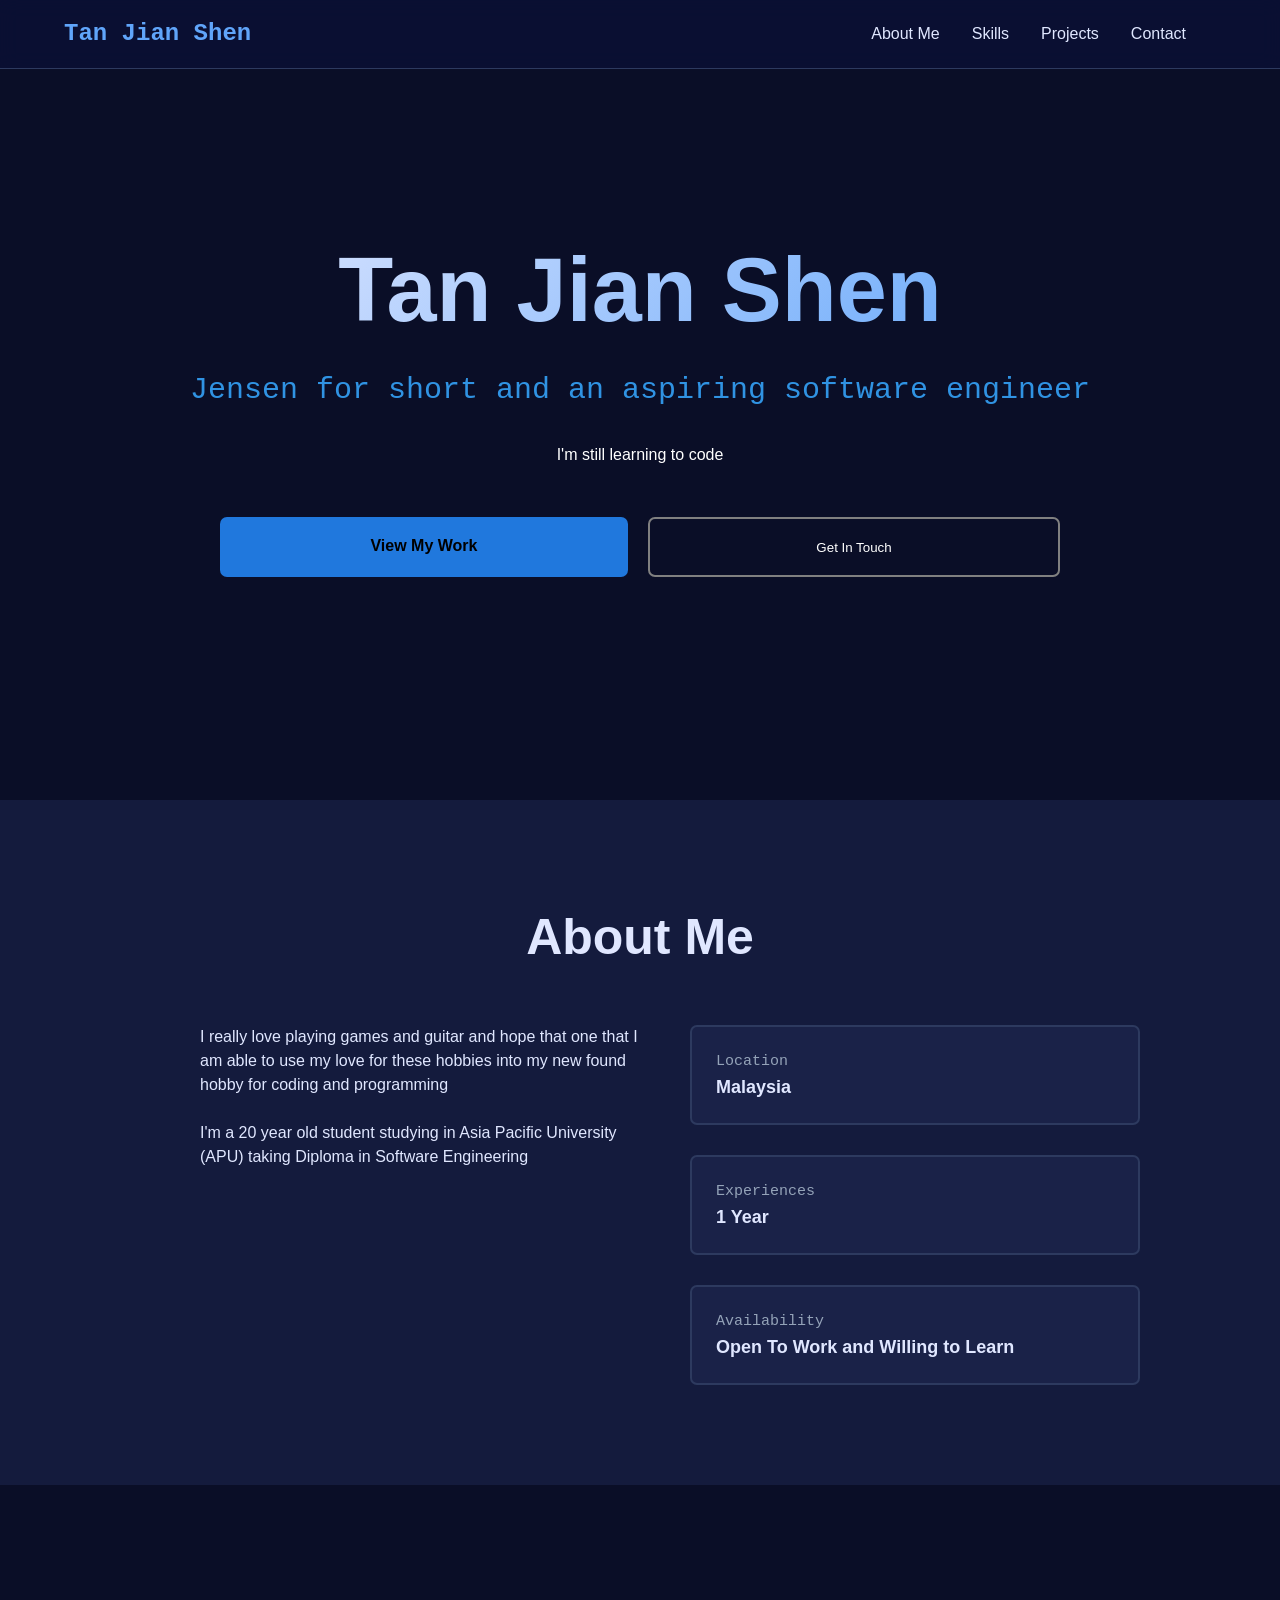
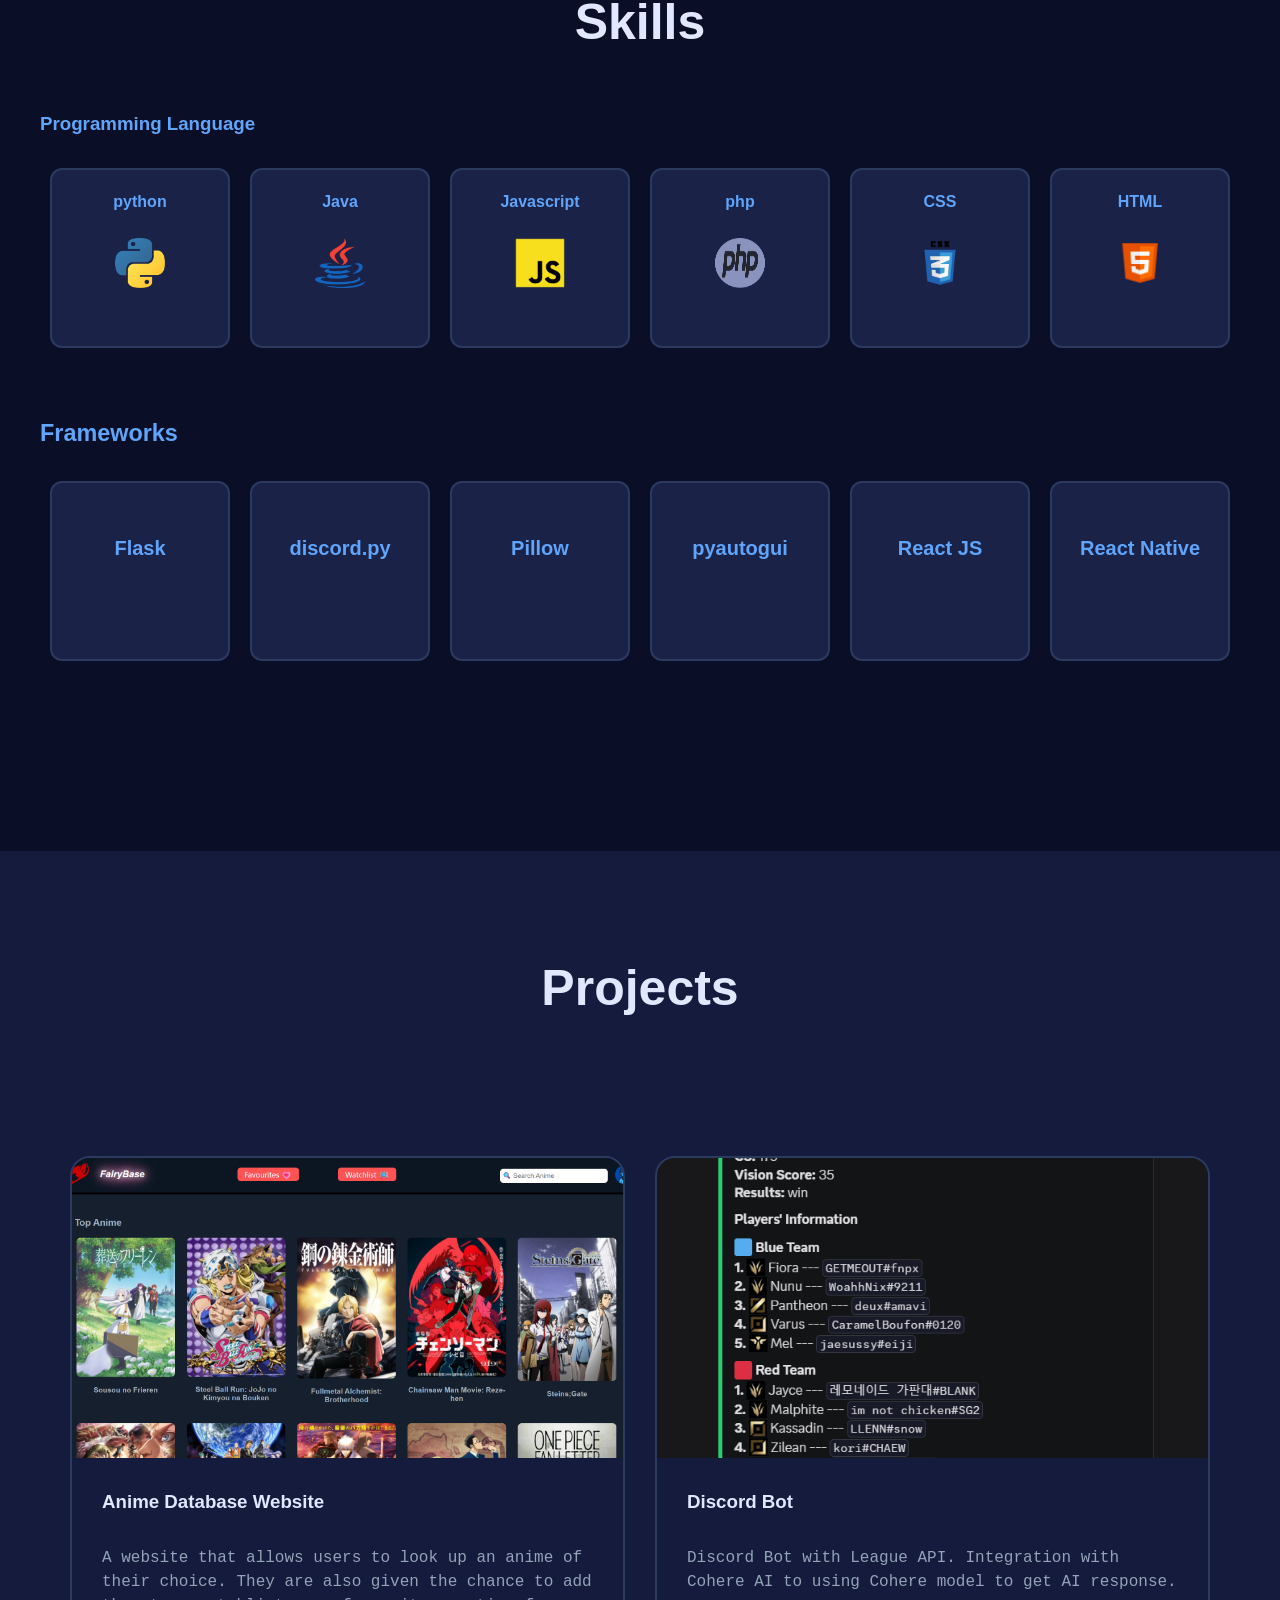
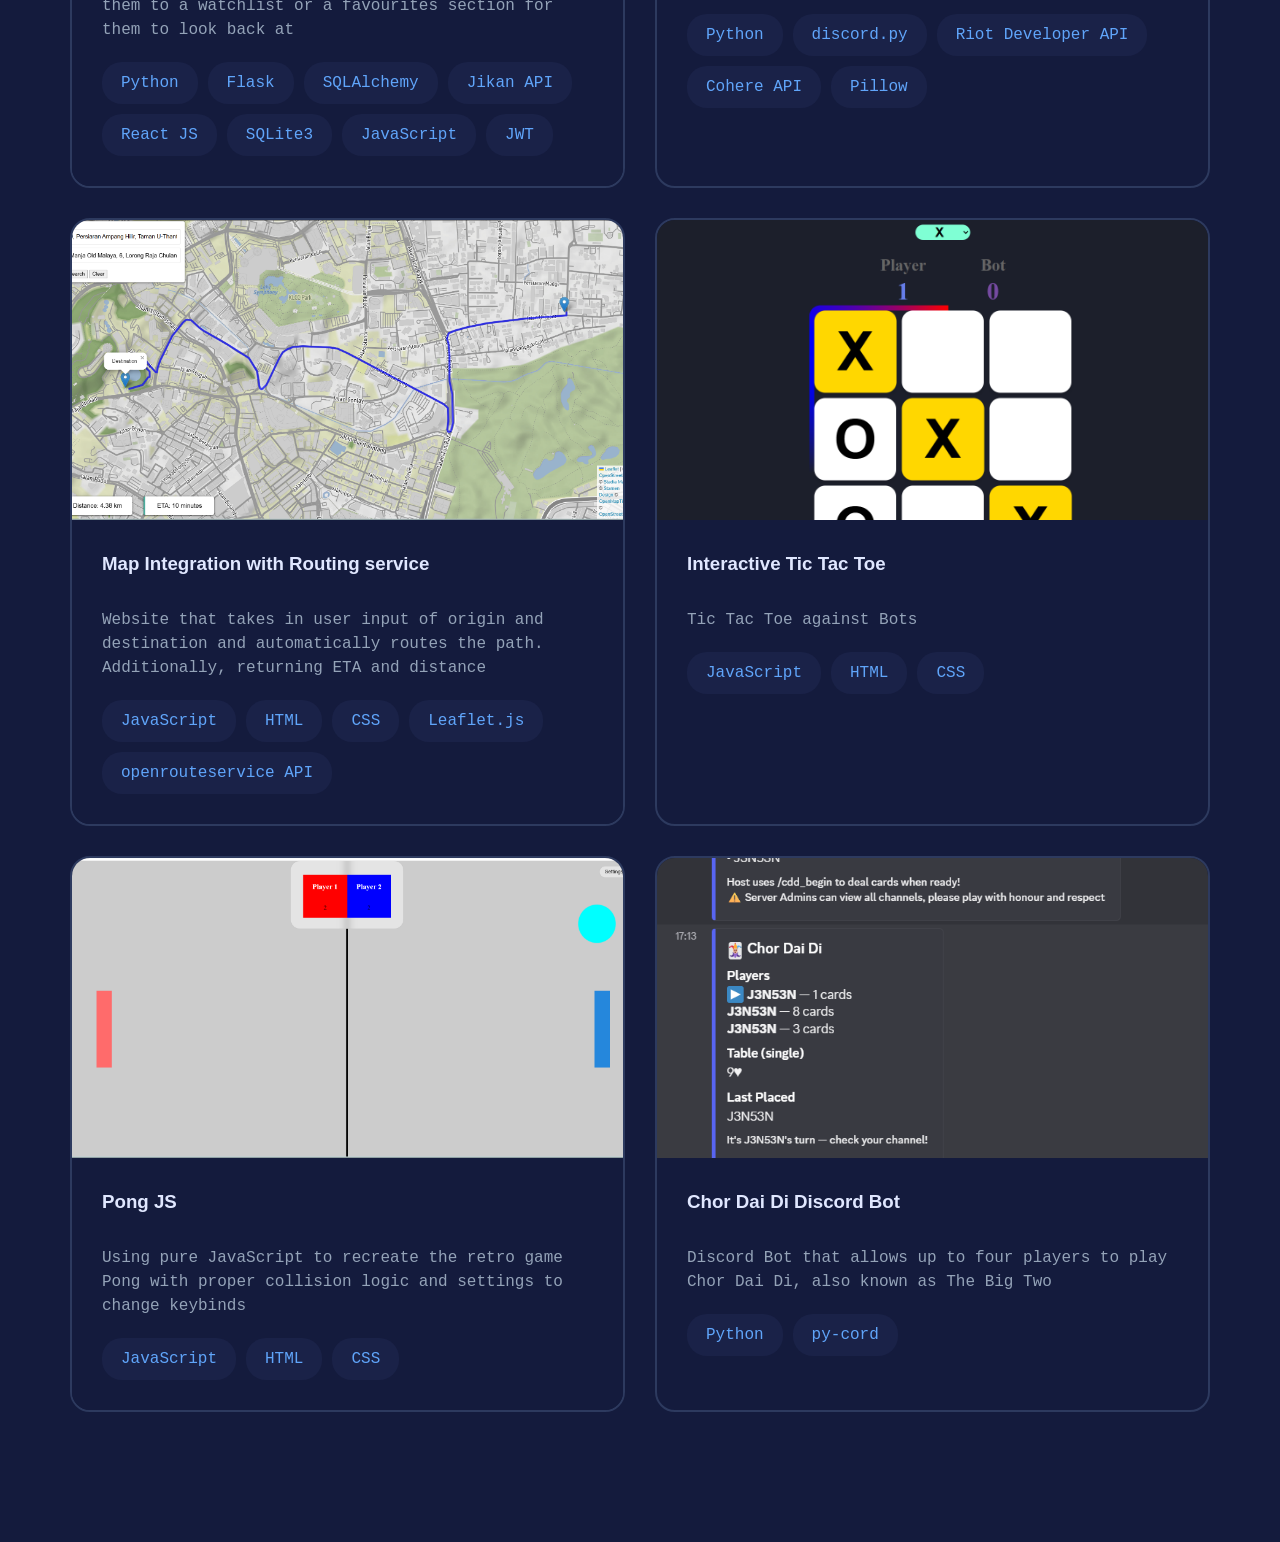
==== index.html @ 7d811edf "update2" ====
<!DOCTYPE html>
<html lang="en">
<head>
    <meta charset="UTF-8">
    <meta name="viewport" content="width=device-width, initial-scale=1.0">
    <title>Portfolio</title>
    <link rel="stylesheet" href="./styles.css">
</head>
<body>
    <!-- Navigation Section -->
    <nav id="nav" class="nav">
        <div class="navBar">
            <a class="logo" href="#home">Tan Jian Shen</a>
            <ul class="nav-content">
                <li><a href="#about">About Me</a></li>
                <li><a href="#skills">Skills</a></li>
                <li><a href="#projects">Projects</a></li>
                <li><a href="#home" class="btn-contact-nav">Contact</a></li>
            </ul>
        </div>
    </nav>

    <!-- Main Page Section? -->
    <div id="home" class="hero">
        <div class="container">
            <div class="my-content">
                <h1 class="name">Tan Jian Shen</h1>
                <p class="subtitle">Jensen for short and an aspiring software engineer</p>
                <p class="description">I'm still learning to code</p>
                <div class="main-cta">
                    <a href="#projects" class="btn btn-project">View My Work</a>
                    <button class="btn btn-contact">Get In Touch</button>

                </div>
                <div id="contacts" class="contacts">
                    <div><a href="https://github.com/LLENNP90" target="_blank"><img class="contacts-img" src="./images/github.png" ></a></div>
                    <div><a href="https://www.instagram.com/j3n53n02/" target="_blank"><img class="contacts-img" src="./images/instagram.png" ></a></div>
                    <div><a href="https://www.linkedin.com/in/tan-jian-shen-82088a345/" target="_blank"><img class="contacts-img" src="./images/linkedin.png" ></a></div>
                    <div><a href="https://discordapp.com/users/559699566937636870" target="_blank"><img class="contacts-img" src="./images/discord.png" ></a></div>
                </div>
            </div>
        </div>
    </div>

    <!-- About Section -->
    <div id="about" class="about">
        <div class="container">
            <h2 class="about-title">About Me</h2>
            <div class="about-content">
                <div class="about-text">
                    <p>I really love playing games and guitar and hope that one that I am able to use my love for these hobbies into my new found hobby for coding and programming</p> <br>
                    <p>I'm a 20 year old student studying in Asia Pacific University (APU) taking Diploma in Software Engineering</p>
                </div>
                <div class="about-info">
                    <div class="info-item">
                        <p class="info-h">Location</p>
                        <p class="info-d">Malaysia</p>
                    </div>
                    <div class="info-item">
                        <p class="info-h">Experiences</p>
                        <p class="info-d">1 Year</p>
                    </div>
                    <div class="info-item">
                        <p class="info-h">Availability</p>
                        <p class="info-d">Open To Work and Willing to Learn</p>
                    </div>
                </div>
            </div>
        </div>
    </div>

    <!-- Skills Section -->
    <div id="skills" class="skills">
        <div class="container">
            <h2 class="skill-title">Skills</h2>
            <div class="skills-category">
                <h3 class="category-title">Programming Language</h3>
                <div class="skill-grid"></div>
            </div>
            <div class="skills-category" id="framework">
                <h3 class="category-title">Frameworks</h3>
                <div class="framework-grid"></div>
            </div>
        </div>
    </div>

    <!-- Projects Section -->
    <div id="projects" class="projects">
        <div class="container">
            <h2 class="project-title">Projects</h2>
            <div class="project-grid">
                <div class="project-card">
                    <div class="project-img">
                        <img src="images/FairyBase.png" alt="test">
                    </div>
                    <div class="project-info">
                        <h3>Anime Database Website</h3>
                        <p class="project-description">A website that allows users to look up an anime of their choice. They are also given the chance to add them to a watchlist or a favourites section for them to look back at</p>
                        <div class="project-tags">
                            <span class="tag">Python</span>
                            <span class="tag">Flask</span>
                            <span class="tag">SQLAlchemy</span>
                            <span class="tag">Jikan API</span>
                            <span class="tag">React JS</span>
                            <span class="tag">SQLite3</span>
                            <span class="tag">JavaScript</span>
                            <span class="tag">JWT</span>
                        </div>
                    </div>
                </div>
                <div class="project-card">
                    <div class="project-img">
                        <img id="discord" src="images/lol_bot.png" alt="test">
                    </div>
                    <div class="project-info">
                        <h3>Discord Bot</h3>
                        <p class="project-description">Discord Bot with League API. Integration with Cohere AI to using Cohere model to get AI response.</p>
                        <div class="project-tags">
                            <span class="tag">Python</span>
                            <span class="tag">discord.py</span>
                            <span class="tag">Riot Developer API</span>
                            <span class="tag">Cohere API</span>
                            <span class="tag">Pillow</span>
                        </div>
                    </div>
                </div>
                <div class="project-card">
                    <div class="project-img">
                        <img src="images/map-eg.png" alt="test" >
                    </div>
                    <div class="project-info">
                        <h3>Map Integration with Routing service</h3>
                        <p class="project-description">Website that takes in user input of origin and destination and automatically routes the path. Additionally, returning ETA and distance</p>
                        <div class="project-tags">
                            <span class="tag">JavaScript</span>
                            <span class="tag">HTML</span>
                            <span class="tag">CSS</span>
                            <span class="tag">Leaflet.js</span>
                            <span class="tag">openrouteservice API</span>
                        </div>
                    </div>
                </div>
                <div class="project-card">
                    <div class="project-img">
                        <img src="images/tictactoe.png" alt="test" >
                    </div>
                    <div class="project-info">
                        <h3>Interactive Tic Tac Toe </h3>
                        <p class="project-description">Tic Tac Toe against Bots</p>
                        <div class="project-tags">
                            <span class="tag">JavaScript</span>
                            <span class="tag">HTML</span>
                            <span class="tag">CSS</span>
                        </div>
                    </div>
                </div>
                <div class="project-card">
                    <div class="project-img">
                        <img src="images/pongJs.png" alt="test" >
                    </div>
                    <div class="project-info">
                        <h3>Pong JS </h3>
                        <p class="project-description">Using pure JavaScript to recreate the retro game Pong with proper collision logic and settings to change keybinds</p>
                        <div class="project-tags">
                            <span class="tag">JavaScript</span>
                            <span class="tag">HTML</span>
                            <span class="tag">CSS</span>
                        </div>
                    </div>
                </div>
                <div class="project-card">
                    <div class="project-img">
                        <img src="images/cdd_bot.png" alt="test" >
                    </div>
                    <div class="project-info">
                        <h3>Chor Dai Di Discord Bot</h3>
                        <p class="project-description">Discord Bot that allows up to four players to play Chor Dai Di, also known as The Big Two</p>
                        <div class="project-tags">
                            <span class="tag">Python</span>
                            <span class="tag">py-cord</span>
                        </div>
                    </div>
                </div>
            </div>
        </div>
    </div>
    <script src="script.js"></script>
</body>
</html>
---- styles.css ----
*{
    margin: 0;
    padding: 0;
    box-sizing: border-box;
}

body{
    background-color: var(--color-bg);
    color: var(--color-text);
    font-family: var(--font-sans);
    line-height: 1.5;
}

:root {
    /* Colors */
    --color-bg: #0a0e27;
    --color-bg-secondary: #141b3d;
    --color-bg-card: #1a2248;
    --color-text: #e0e7ff;
    --color-text-secondary: #94a3b8;
    --color-accent: #60a5fa;
    --color-accent-hover: #3b82f6;
    --color-border: #2d3a5f;
    
    /* Spacing */
    --spacing-xs: 0.5rem;
    --spacing-sm: 1rem;
    --spacing-md: 1.5rem;
    --spacing-lg: 2rem;
    --spacing-xl: 3rem;
    --spacing-2xl: 4rem;
    --spacing-3xl: 6rem;
    
    /* Typography */
    --font-sans: -apple-system, BlinkMacSystemFont, 'Segoe UI', 'Roboto', 'Oxygen', 'Ubuntu', 'Cantarell', sans-serif;
    --font-mono: 'SF Mono', 'Monaco', 'Inconsolata', 'Fira Code', monospace;
    
    /* Transitions */
    --transition: all 0.3s ease;
}

html{
    scroll-behavior:smooth;
}

.nav{
    position: fixed;
    top: 0;
    left: 0;
    right: 0;
    background-color: rgba(11, 16, 53, 0.9);
    backdrop-filter: blur(10px);
    border-bottom: 1px solid var(--color-border);
    z-index: 1000;
}

.navBar{
    max-width: 1200px;
    margin: 0 auto;
    padding: var(--spacing-sm) var(--spacing-md);
    display: flex;
    justify-content: space-between;
    align-items: center;
}

.logo{
    font-size: 1.5rem;
    font-weight: 700; /*bold*/
    color: var(--color-accent);
    text-decoration: none;
    font-family: var(--font-mono);
    cursor: pointer;
}

.nav-content{
    display: flex;
    gap: var(--spacing-lg);
    list-style: none;
}

.nav-content a{
    color: var(--color-text);
    text-decoration: none;
    transition: var(--transition);
}

.nav-content a:hover{
    cursor: pointer;
    color: var(--color-accent);
}
.hero{
    display: flex;
    min-height: 800px;
    /* margin-top: 200px; */
    justify-content: center;
    align-items: center;
    position: relative;
}

/* .container{
    align-items: center;
    justify-content: center;
} */

.my-content{
    z-index: 1;
    color: white;
    text-align: center;
    justify-content: center;
    padding: 10px;
    position: relative;
}
.name{
    font-size: 90px;
    margin-bottom: 10px;
    background: linear-gradient(135deg, var(--color-text) 0%, var(--color-accent) 100%);
    -webkit-background-clip: text;
    -webkit-text-fill-color: transparent;
    background-clip: text;
}
.subtitle{
    color: rgb(48, 147, 227);
    font-family: var(--font-mono);
    font-size: 30px;
    margin-bottom: 30px;  
}

.description{
    margin-bottom: 50px;
}

.main-cta{
    display: flex;
    justify-content: space-between;
    gap: 20px;
    cursor: pointer;
}

.btn{
    border-radius: 7px;
    height: 60px;
    width: 100px;
    text-align: center;
    padding: 17px;
    transition: all 0.3s ease;
    text-decoration: none;
    cursor: pointer;
}

.btn-project{
    font-weight: 600;
    flex: 1;
    margin-left: 30px;
    color: black;
    background-color: rgb(32, 120, 221);

}
.btn-project:hover{
    background-color: var(--color-accent-hover);
    transform: translateY(-4px);
    box-shadow: 0px 5px 30px rgba(96, 165, 250, 0.3);
}

.btn-contact-nav{
    background-color: transparent;
    margin-right: 30px;
    color: white;
}

.btn-contact{
    flex: 1;
    background-color: transparent;
    margin-right: 30px;
    color: white;
    border: solid 2px gray;
}
.btn-contact:hover{
    transform: translateY(-4px);
    border: solid 2px var(--color-accent);
    color: var(--color-accent);
}

.about{
    display: flex;

    justify-content: center;
    align-items: center;
    position: relative;
    background-color: var(--color-bg-secondary);

}

.about-title{
    text-align: center;
    font-size: 50px;
    margin-top: 100px;
    margin-bottom: 50px;
}
.about-content{
    display: grid;
    grid-template-columns: 1fr 1fr;
    margin-bottom: 100px;
}
.about-text{
    margin-left: 200px;
}
.about-info{
    margin-left: 50px; 
    display: flex;
    flex-direction: column;
    gap: 30px;
}
.info-item{
    max-width: 450px;
    background-color: var(--color-bg-card);
    border: solid 2px var(--color-border);
    border-radius: 7px;
    height: 100px;
    padding: 24px;
}
.info-h{
   color: var(--color-text-secondary); 
   font-size: 15px;
   font-family: var(--font-mono);
}
.info-d{
   color: var(--color-text); 
   font-size: 18px;
   font-weight: 600;  
}

.skills{
    display: flex;
    margin-top: 100px;
    justify-content: center;
    align-items: center;
    position: relative;
    margin-bottom: 120px;
}
.skill-title{
    font-size: 50px;
    margin-bottom: 50px;
    text-align: center;
}
.skill-category{
    min-width: 600px;
}

.category-title{
    margin-bottom: 20px;
    
}

.skill-grid, .framework-grid{
    display: grid;
    grid-template-columns: repeat(6, 1fr);
    height: 8em;
    padding: 10px;
    justify-content: center;
    gap: 20px;
    margin-bottom:100px;
}
.skill-card{
    font-weight: bold;
    text-align: center;
    padding: 20px;
    height: 180px;
    width: 180px;
    border-radius: 12px;
    border: solid 2px var(--color-border);
    background-color: var(--color-bg-card);
    transition: all 0.3s ease;
    cursor: pointer;
}  

#framework{
    /* text-align: center; */
    padding-top: 30px;
    font-size: 20px;
}

.category-title{
    color: var(--color-accent);
}
.card-text{
    color: var(--color-accent);
}

.skill-card:hover{
    border: solid 2px var(--color-accent-hover);
    transform: translateY(-4px);
}

.projects{
    display: flex;
    justify-content: center;
    background-color: var(--color-bg-secondary);
}

.project-title{
    font-size: 50px;
    margin-top: 100px;
    text-align: center;
    margin-bottom: 100px;
}

.project-grid{
    display: grid;
    grid-template-columns: repeat(2, 1fr);
    gap: 30px;
    max-width: 1200px;
    /* min-height: 1000px; */
    margin: 0 auto 100px auto;
    padding:30px;
}
.project-card{
    border: solid 2px var(--color-border);
    border-radius: 20px;
    overflow: hidden;
    /* background-color: var(--color-bg); */
    /* display: flex;
    flex-direction: column;
    justify-content: center;
    align-items: center; */
}
.project-img{
    width: 100%;
    height: 300px;
    overflow: hidden;
    background-color: var(--color-bg);
}
.project-img img{
    width: 100%;
    height: 100%;
    object-fit: cover;
}

.project-info{
    padding: 30px;
    background-color: var(--color-bg-secondary);
}
.project-info h3{
    font-family: var(--font-sans);
    padding-bottom: 30px;
}
.project-info p{
    font-family: var(--font-mono);
    color: var(--color-text-secondary);
}
.project-tags{
    margin-top: 20px;
    display: flex;
    flex-wrap: wrap; /*makes it go down if there are too many tags*/
    gap: 10px;
    width: 100%;
}
.tag{
    padding:  0.375rem 1rem;
    background-color: var(--color-bg-card);
    text-align: center;
    border: solid 3px transparent;
    border-radius: 20px;
    font-family: var(--font-mono);
    color: var(--color-accent);
}
.project-card:hover .project-img img{
    cursor: pointer;
    transition: all 0.3s ease-in-out;
    transform: scale(1.05);
    transition: all 0.3s ease-out;
}

#contacts{
    display: none;
    margin-top: 40px;
    /* background-color: var(--color-bg-card); */
    gap: 50px;
    border-radius: 10px;
    position: absolute;
    margin-left: 20px;

    
/* 
    transform: translateY(-10px);
    transition: all 0.3s ease; */
}

/* Individual contact items */
#contacts > div {
    opacity: 0;
    transform: translateY(20px);  /* Start below */
    transition: opacity 0.4s ease, transform 0.4s ease;
}

/* > symbol represents child, nth-child(n) access a specific child */
#contacts > div:nth-child(1) {
    animation: slideDown 0.5s ease 0.1s forwards;
}

#contacts > div:nth-child(2) {
    animation: slideDown 0.5s ease 0.2s forwards;
}

#contacts > div:nth-child(3) {
    animation: slideDown 0.5s ease 0.3s forwards;
}

#contacts > div:nth-child(4) {
    animation: slideDown 0.5s ease 0.4s forwards; 
}
/* .project-description{
    display: none;
} */
    /* animation name / animation duration / animation-timing / animation-delay / animation-direction */

@keyframes slideDown {
    from {
        opacity: 0;
        transform: translate(20px,-20px);
    }
    to {
        opacity: 1;
        transform: translateY(0);
    }
}

@keyframes slideUp {
    from{
        opacity: 1;
        transform: translateY(0);
    }    
    to{
        opacity: 0;
        transform: translate(20px, -20px);
    }
}

.contacts-img{
    border-radius: 100%;
    max-height: 60px;
    transition: var(--transition);

}

.contacts-img:hover{
    transform: scale(1.3);

}

@media (max-width: 480px) {
    /* Navigation */
    .body{
        justify-content: center;
        align-items: center;
    }

    .nav{
        position: fixed;
    }
    .navBar {
        
        padding: var(--spacing-sm);
    }
    
    .logo {
        font-size: 2rem;
    }
    
    .nav-content {
        gap: var(--spacing-sm);
        font-size: 1rem;
    }
    
    /* Hero Section */
    .hero {
        min-height: 500px;
    }
    
    .name {
        font-size: 40px;  /* Much smaller for phones */
    }
    
    .subtitle {
        font-size: 18px;
    }
    
    .description {
        font-size: 14px;
    }
    
    .btn {
        height: 50px;
        padding: 7px;
        font-size: 14px;
    }
    
    /* Section Titles */
    .about-title,
    .project-title {
        font-size: 32px;  /* Smaller from 50px */
        margin-top: 60px;
        margin-bottom: 30px;
    }
    .skill-title{
        margin-bottom: 30px;
        margin-top: -5px;
        font-size: 32px; 
    }

    
    /* About Section */
    .about-content{
        display: flex;
        flex-direction: column;
    }

    .about-text {
        margin-left: 15px;
        margin-right: 15px;
        margin-bottom: 20px;
    }
    
    .about-info {
        margin-left: 15px;
        margin-right: 15px;
    }
    
    .info-item {
        /* padding: 18px; */
        height: auto;
    }
    
    /* Skills Section */

    .skills{
        display: flex;
        flex-direction: column;
        margin-top: 100px;
        justify-content: center;
        align-items: center;
        position: relative;
        
    }

    .skills-category{
        margin-bottom: 300px;
    }

    .skill-grid, .framework-grid {
        grid-template-columns: repeat(2, 1fr);  /* 2 columns on phone */
        /* gap: 20px; */
    }

    
    .skill-card {
        height: 120px;
        padding: 10px;
    }
    
    .skill-card p {
        font-size: 14px;
    }
    
    .skill-card img {
        height: 35px !important;
        width: 35px !important;
    }
    

    /* Projects Section */
    .projects{
        margin-top: -200px;
    }
    .project-grid {
        padding: 0 15px;
    }
    
    .project-img {
        height: 100px;
    }
    
    .project-info {
        padding: 15px;
    }
    
    .project-info h3 {
        font-size: 1.1rem;
        padding-bottom: 15px;
    }
    
    .project-info p {
        font-size: 0.85rem;
    }
    
    .tag {
        padding: 0.25rem 0.6rem;
        font-size: 0.65rem;
    }

    .project-description{
        display: none;
    }
    
    /* Contacts */
    #contacts {
        gap: 15px;
    }
    
    .contacts-img {
        max-height: 45px;
    }
}
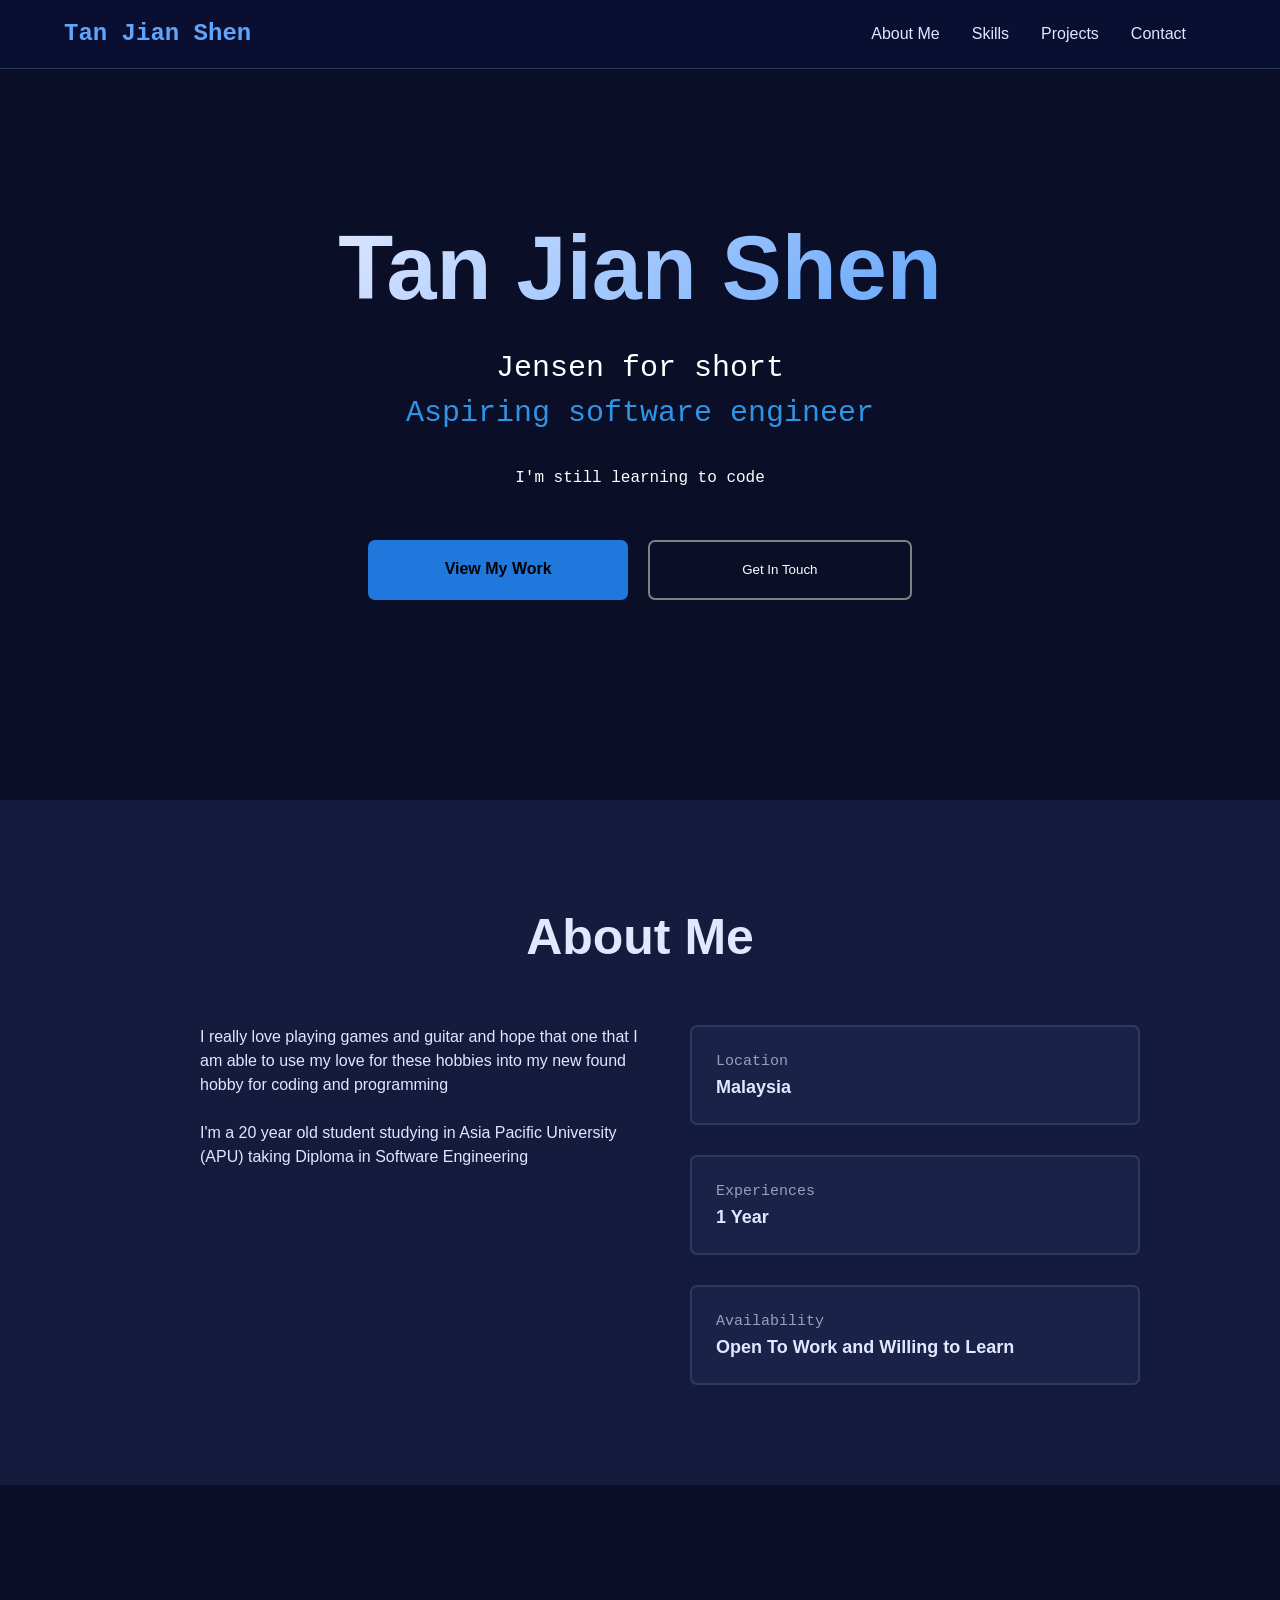
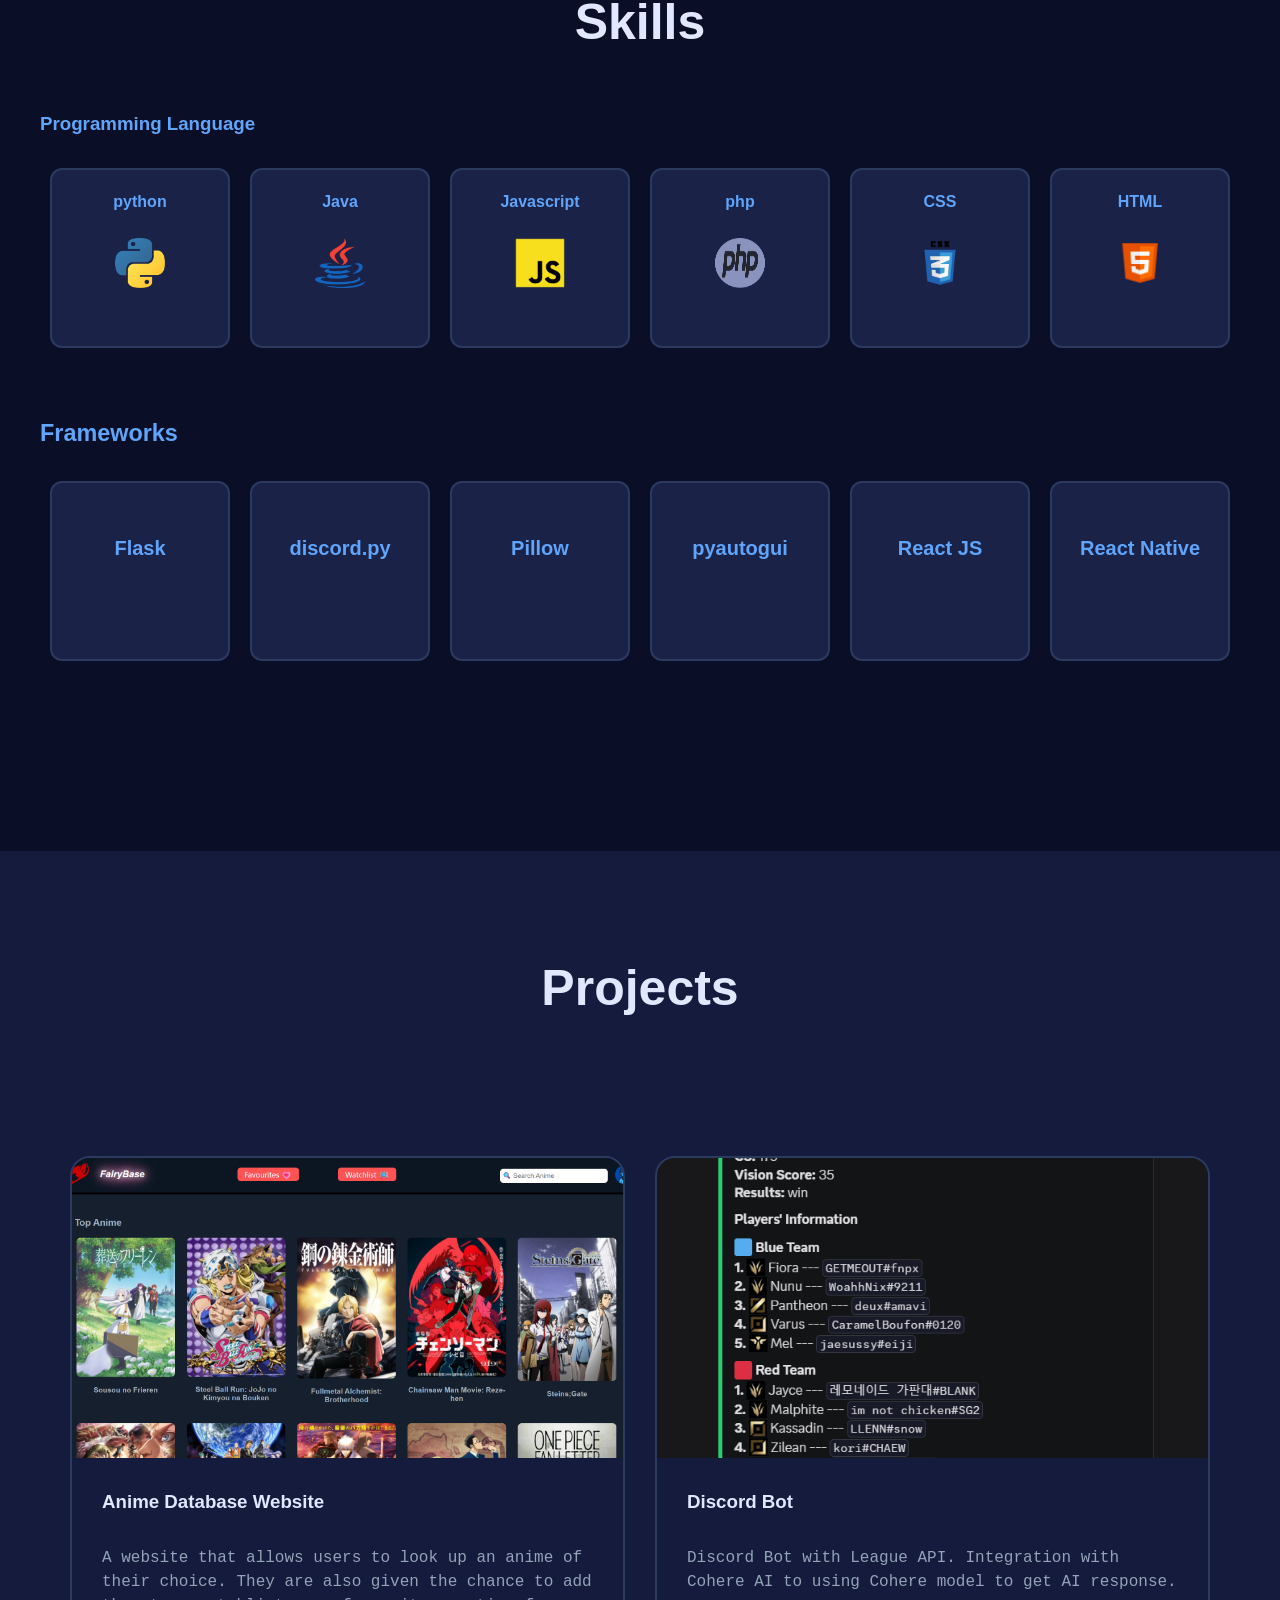
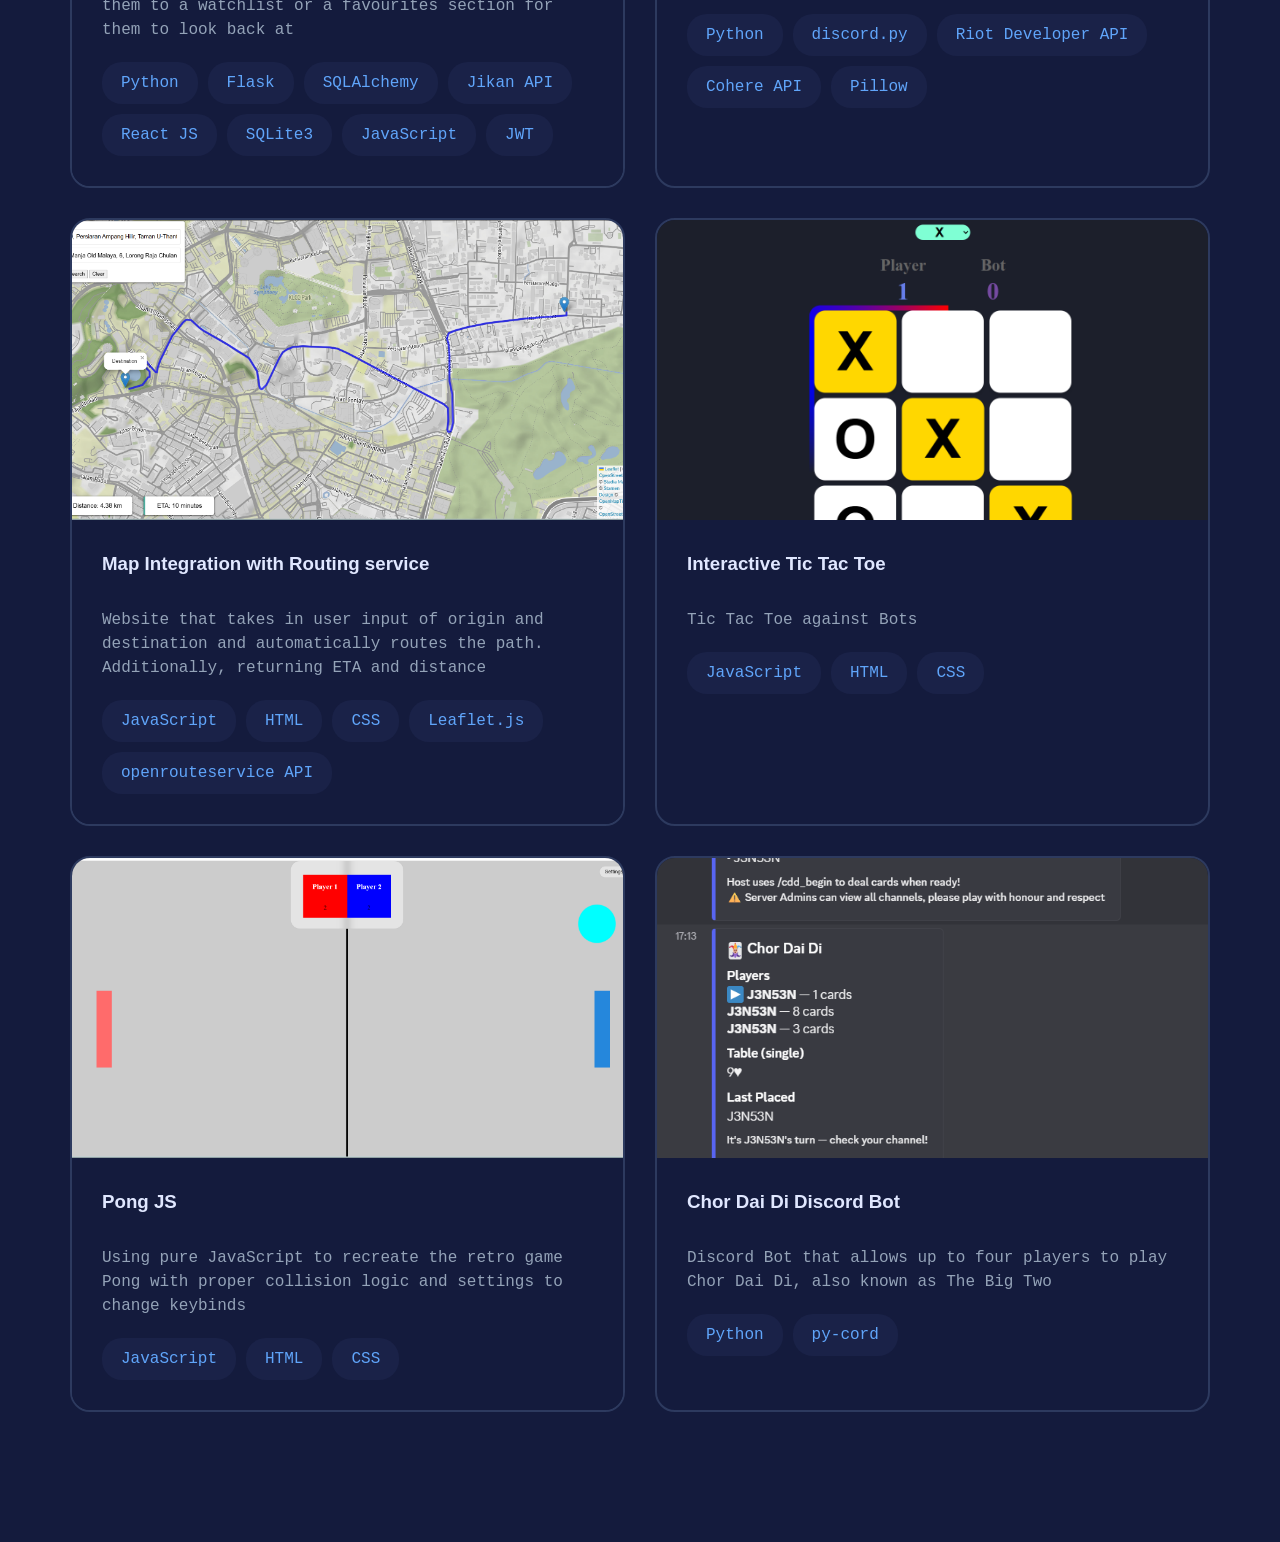
==== commit c26c9139: "update3" ====
--- a/index.html
+++ b/index.html
@@ -25,7 +25,8 @@
         <div class="container">
             <div class="my-content">
                 <h1 class="name">Tan Jian Shen</h1>
-                <p class="subtitle">Jensen for short and an aspiring software engineer</p>
+                <p class="subheader">Jensen for short</p>
+                <p class="subtitle"> Aspiring software engineer</p>
                 <p class="description">I'm still learning to code</p>
                 <div class="main-cta">
                     <a href="#projects" class="btn btn-project">View My Work</a>
--- a/styles.css
+++ b/styles.css
@@ -118,6 +118,12 @@
     -webkit-text-fill-color: transparent;
     background-clip: text;
 }
+
+.subheader{
+    font-size: 30px;
+    font-family: var(--font-mono);
+    text-align: center;
+}
 .subtitle{
     color: rgb(48, 147, 227);
     font-family: var(--font-mono);
@@ -126,6 +132,7 @@
 }
 
 .description{
+    font-family: var(--font-mono);
     margin-bottom: 50px;
 }
 
